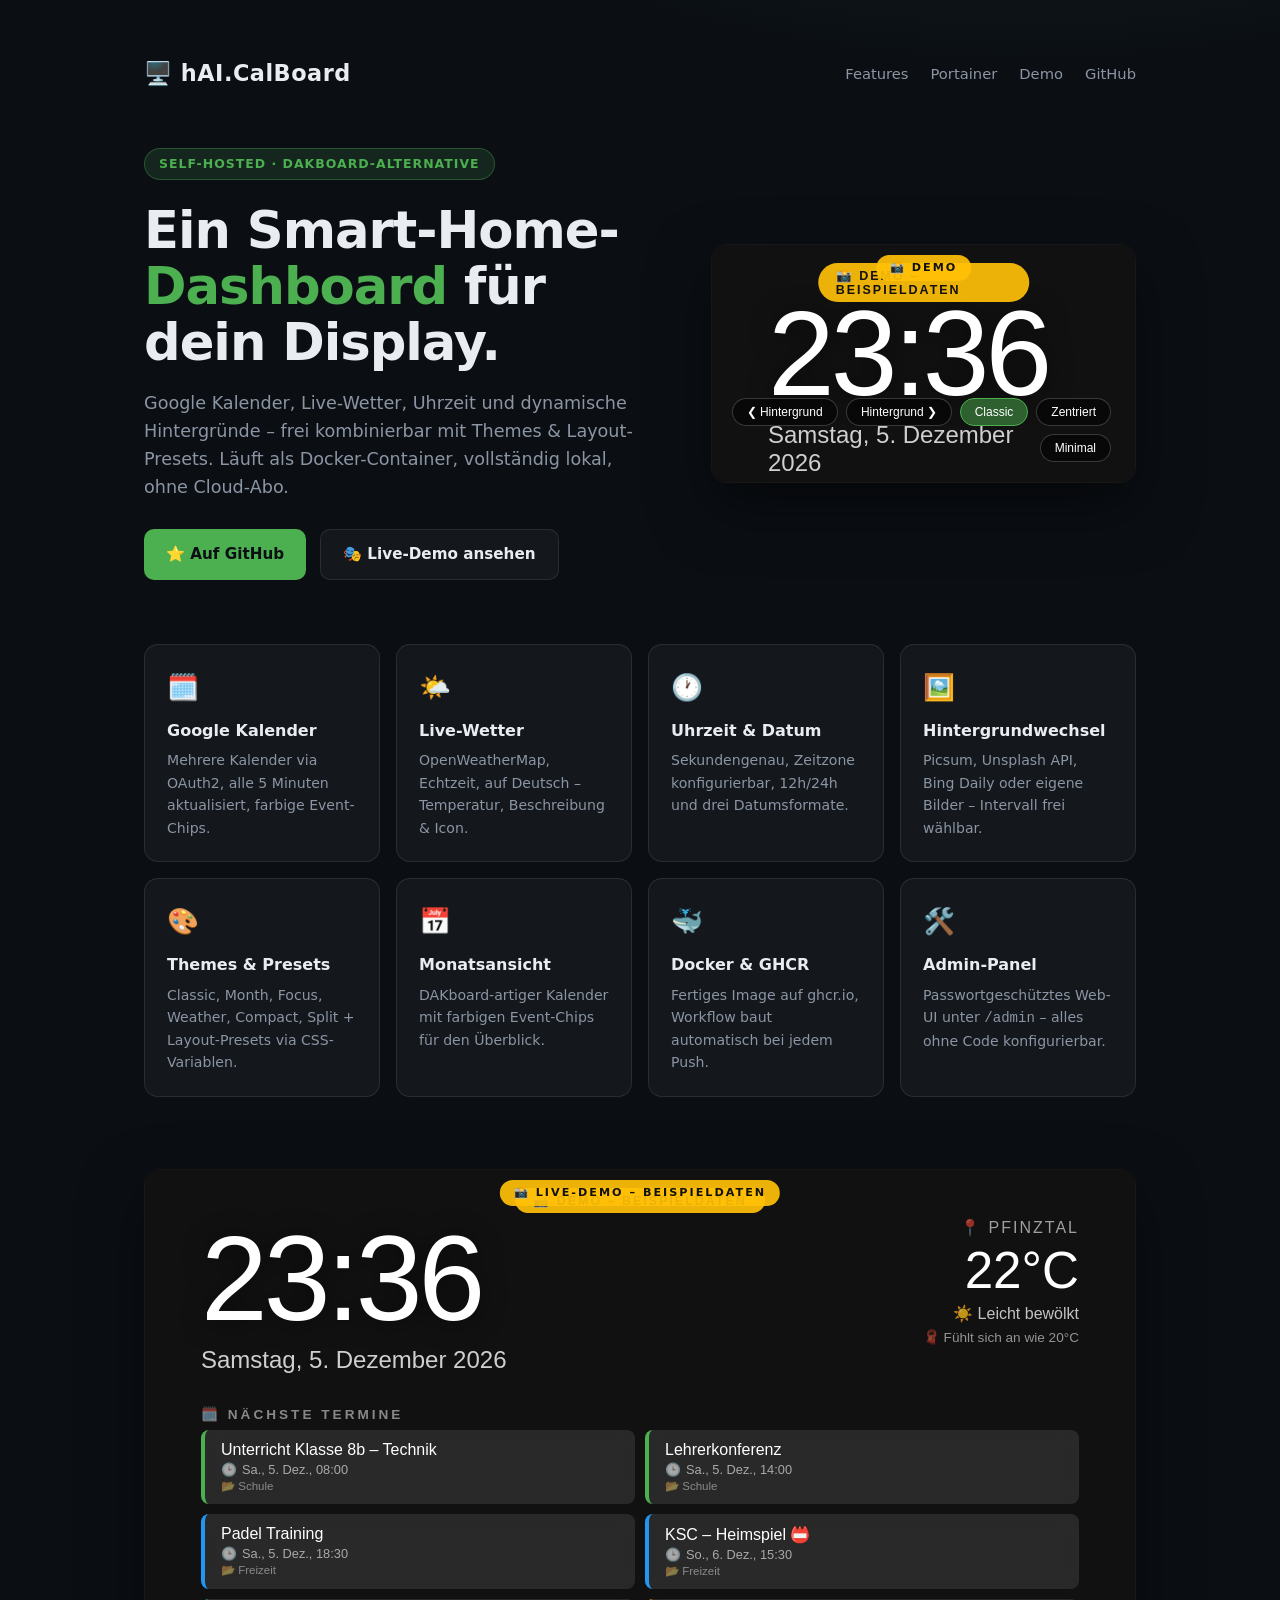
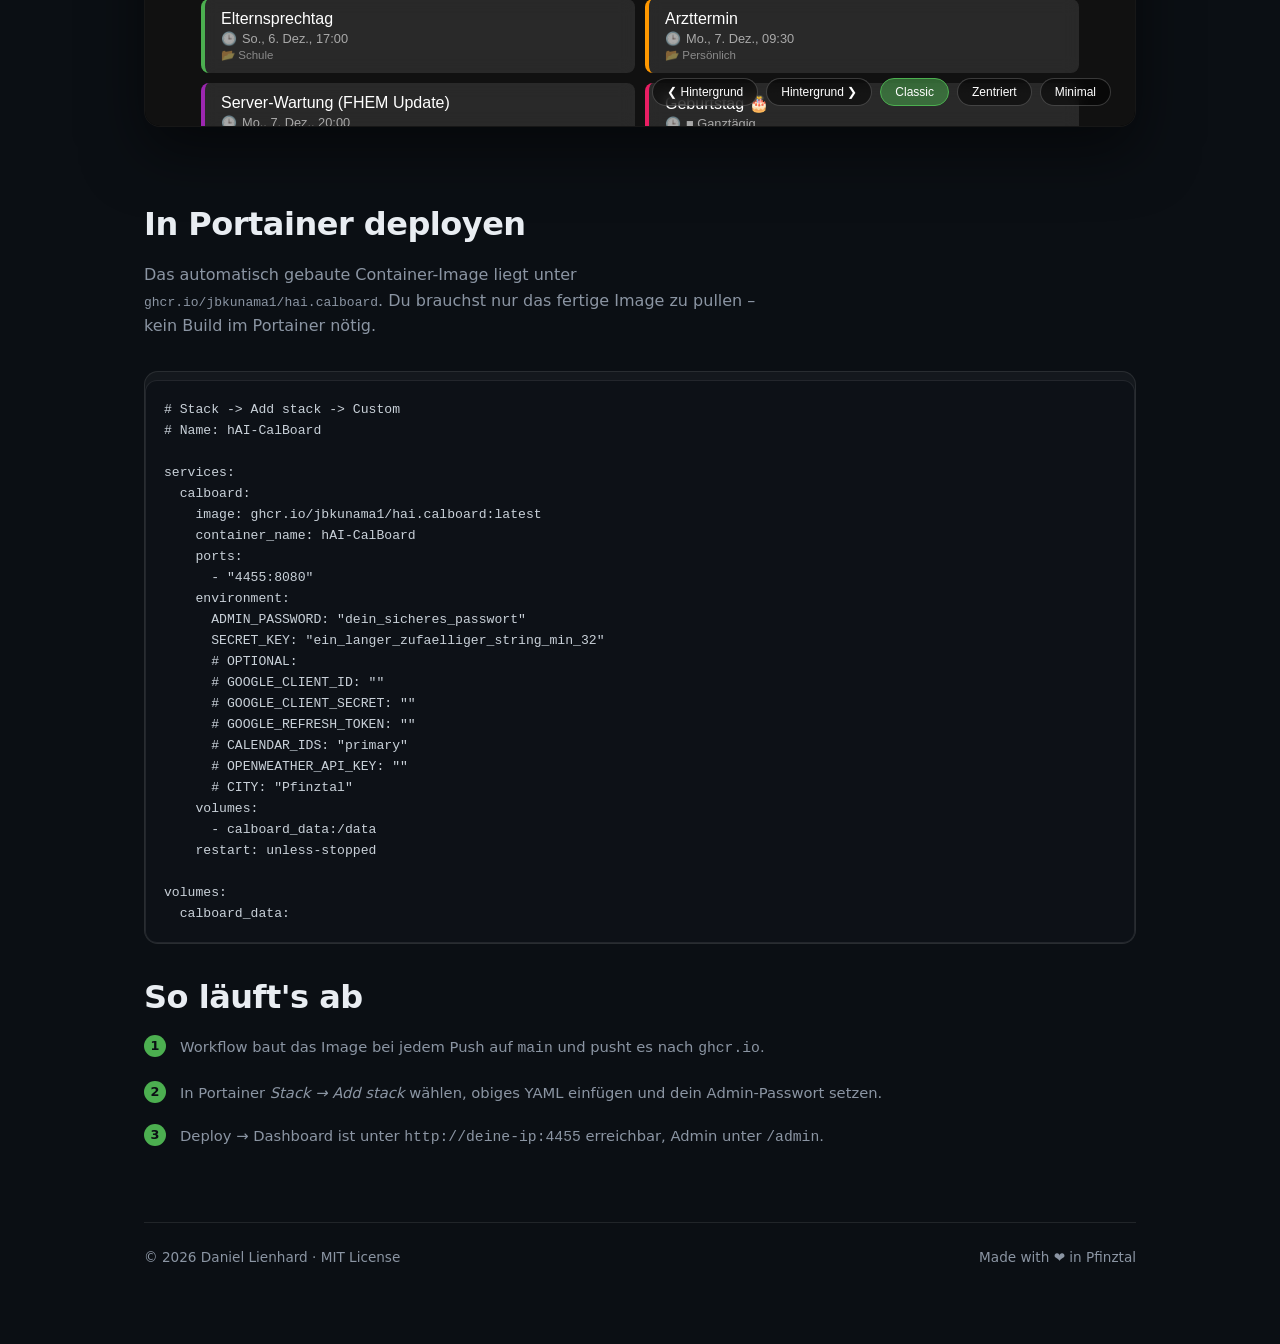
==== index.html @ 76ea8282 "feat: Add Docker build/push workflow, GitHub Pages, and update docs for Portainer and GHCR Co-author" ====
<!DOCTYPE html>
<html lang="de">
<head>
  <meta charset="UTF-8">
  <meta name="viewport" content="width=device-width, initial-scale=1.0">
  <meta name="description" content="hAI.CalBoard – Self-hosted Smart Home Dashboard à la DAKboard. Google Kalender, Wetter, Uhrzeit, Themes. Läuft als Docker-Container in Portainer.">
  <title>hAI.CalBoard – Self-hosted Smart Home Dashboard</title>
  <style>
    :root{
      --accent:#4caf50; --bg:#0b0f14; --card:rgba(255,255,255,.04); --border:rgba(255,255,255,.09);
      --text:#e9edf2; --muted:#8b95a3;
    }
    *{box-sizing:border-box;margin:0;padding:0}
    body{font-family:'Segoe UI',system-ui,-apple-system,sans-serif;background:
      radial-gradient(1200px 600px at 80% -10%,rgba(76,175,80,.14),transparent 60%),
      radial-gradient(1000px 500px at -10% 110%,rgba(33,150,243,.10),transparent 60%),
      var(--bg);color:var(--text);min-height:100vh;line-height:1.6}
    a{color:var(--accent);text-decoration:none}
    .wrap{max-width:1040px;margin:0 auto;padding:56px 24px 80px}
    header{display:flex;align-items:center;gap:16px;margin-bottom:56px}
    header .logo{font-size:1.4rem;font-weight:700;letter-spacing:.5px}
    header nav{margin-left:auto;display:flex;gap:22px;font-size:.92rem}
    header nav a{color:var(--muted)}
    header nav a:hover{color:var(--text)}
    .hero{display:grid;grid-template-columns:1.1fr .9fr;gap:48px;align-items:center;margin-bottom:64px}
    .hero h1{font-size:clamp(2rem,5vw,3.2rem);font-weight:700;letter-spacing:-1px;line-height:1.1;margin-bottom:18px}
    .hero h1 span{color:var(--accent)}
    .hero p.lead{color:var(--muted);font-size:1.1rem;margin-bottom:28px;max-width:46ch}
    .cta{display:flex;gap:14px;flex-wrap:wrap}
    .btn{display:inline-flex;align-items:center;gap:8px;padding:12px 22px;border-radius:10px;font-weight:600;font-size:.95rem;transition:transform .15s,box-shadow .2s}
    .btn:hover{transform:translateY(-2px)}
    .btn-primary{background:var(--accent);color:#0b0f14}
    .btn-primary:hover{box-shadow:0 8px 24px rgba(76,175,80,.35)}
    .btn-ghost{background:var(--card);border:1px solid var(--border);color:var(--text)}
    .demo-frame{position:relative;border-radius:16px;overflow:hidden;border:1px solid var(--border);
      box-shadow:0 24px 60px rgba(0,0,0,.5);background:#000;aspect-ratio:16/9}
    .demo-frame iframe{width:100%;height:100%;border:0}
    .demo-tag{position:absolute;top:10px;left:50%;transform:translateX(-50%);
      background:rgba(255,193,7,.92);color:#111;font-size:.7rem;font-weight:700;
      letter-spacing:2px;text-transform:uppercase;padding:4px 14px;border-radius:20px;pointer-events:none}
    .pill{display:inline-block;background:rgba(76,175,80,.15);color:var(--accent);
      border:1px solid rgba(76,175,80,.35);font-size:.78rem;font-weight:600;
      padding:5px 14px;border-radius:20px;margin-bottom:22px;letter-spacing:1px;text-transform:uppercase}
    section{margin-bottom:72px}
    h2{font-size:clamp(1.5rem,3vw,2rem);margin-bottom:12px;letter-spacing:-.5px}
    .sub{color:var(--muted);margin-bottom:32px;max-width:62ch}
    .grid{display:grid;grid-template-columns:repeat(auto-fit,minmax(220px,1fr));gap:16px}
    .card{background:var(--card);border:1px solid var(--border);border-radius:14px;padding:22px}
    .card .icon{font-size:1.6rem;margin-bottom:10px}
    .card h3{font-size:1rem;margin-bottom:6px}
    .card p{color:var(--muted);font-size:.88rem}
    .install{display:grid;grid-template-columns:1.2fr .8fr;gap:32px;align-items:start}
    pre{background:#0d1117;border:1px solid var(--border);border-radius:12px;padding:18px;
      font-family:'Cascadia Code',Consolas,monospace;font-size:.82rem;color:#c9d1d9;overflow-x:auto;margin-top:8px}
    pre code{white-space:pre}
    .step{display:flex;gap:14px;margin-bottom:20px}
    .step b{flex:0 0 22px;height:22px;width:22px;line-height:22px;text-align:center;border-radius:50%;
      background:var(--accent);color:#0b0f14;font-size:.8rem}
    .step p{color:var(--muted);font-size:.92rem}
    footer{border-top:1px solid var(--border);margin-top:24px;padding-top:24px;
      color:var(--muted);font-size:.85rem;display:flex;justify-content:space-between;flex-wrap:wrap;gap:12px}
    @media(max-width:820px){.hero{grid-template-columns:1fr}.install{grid-template-columns:1fr}}
  </style>
</head>
<body>
<div class="wrap">

  <header>
    <div class="logo">🖥️ hAI.CalBoard</div>
    <nav>
      <a href="#features">Features</a>
      <a href="#portainer">Portainer</a>
      <a href="#demo">Demo</a>
      <a href="https://github.com/jbkunama1/hAI.CalBoard" target="_blank" rel="noopener">GitHub</a>
    </nav>
  </header>

  <div class="hero">
    <div>
      <span class="pill">Self-hosted · DAKboard-Alternative</span>
      <h1>Ein Smart-Home-<span>Dashboard</span> für dein Display.</h1>
      <p class="lead">Google Kalender, Live-Wetter, Uhrzeit und dynamische Hintergründe – frei kombinierbar mit Themes &amp; Layout-Presets. Läuft als Docker-Container, vollständig lokal, ohne Cloud-Abo.</p>
      <div class="cta">
        <a class="btn btn-primary" href="https://github.com/jbkunama1/hAI.CalBoard" target="_blank" rel="noopener">⭐ Auf GitHub</a>
        <a class="btn btn-ghost" href="demo.html">🎭 Live-Demo ansehen</a>
      </div>
    </div>
    <div class="demo-frame">
      <span class="demo-tag">📸 Demo</span>
      <iframe src="demo.html" title="hAI.CalBoard Live-Demo" loading="lazy"></iframe>
    </div>
  </div>

  <section id="features" class="grid">
    <div class="card"><div class="icon">🗓️</div><h3>Google Kalender</h3><p>Mehrere Kalender via OAuth2, alle 5 Minuten aktualisiert, farbige Event-Chips.</p></div>
    <div class="card"><div class="icon">🌤️</div><h3>Live-Wetter</h3><p>OpenWeatherMap, Echtzeit, auf Deutsch – Temperatur, Beschreibung &amp; Icon.</p></div>
    <div class="card"><div class="icon">🕐</div><h3>Uhrzeit &amp; Datum</h3><p>Sekundengenau, Zeitzone konfigurierbar, 12h/24h und drei Datumsformate.</p></div>
    <div class="card"><div class="icon">🖼️</div><h3>Hintergrundwechsel</h3><p>Picsum, Unsplash API, Bing Daily oder eigene Bilder – Intervall frei wählbar.</p></div>
    <div class="card"><div class="icon">🎨</div><h3>Themes &amp; Presets</h3><p>Classic, Month, Focus, Weather, Compact, Split + Layout-Presets via CSS-Variablen.</p></div>
    <div class="card"><div class="icon">📅</div><h3>Monatsansicht</h3><p>DAKboard-artiger Kalender mit farbigen Event-Chips für den Überblick.</p></div>
    <div class="card"><div class="icon">🐳</div><h3>Docker &amp; GHCR</h3><p>Fertiges Image auf ghcr.io, Workflow baut automatisch bei jedem Push.</p></div>
    <div class="card"><div class="icon">🛠️</div><h3>Admin-Panel</h3><p>Passwortgeschütztes Web-UI unter <code>/admin</code> – alles ohne Code konfigurierbar.</p></div>
  </section>

  <section id="demo" class="demo-frame" style="aspect-ratio:16/9">
    <span class="demo-tag">📸 Live-Demo – Beispieldaten</span>
    <iframe src="demo.html" title="hAI.CalBoard Live-Demo" loading="lazy"></iframe>
  </section>

  <section id="portainer">
    <h2>In Portainer deployen</h2>
    <p class="sub">Das automatisch gebaute Container-Image liegt unter <code>ghcr.io/jbkunama1/hai.calboard</code>. Du brauchst nur das fertige Image zu pullen – kein Build im Portainer nötig.</p>

    <div class="card" style="padding:0">
      <pre><code># Stack -> Add stack -> Custom
# Name: hAI-CalBoard

services:
  calboard:
    image: ghcr.io/jbkunama1/hai.calboard:latest
    container_name: hAI-CalBoard
    ports:
      - "4455:8080"
    environment:
      ADMIN_PASSWORD: "dein_sicheres_passwort"
      SECRET_KEY: "ein_langer_zufaelliger_string_min_32"
      # OPTIONAL:
      # GOOGLE_CLIENT_ID: ""
      # GOOGLE_CLIENT_SECRET: ""
      # GOOGLE_REFRESH_TOKEN: ""
      # CALENDAR_IDS: "primary"
      # OPENWEATHER_API_KEY: ""
      # CITY: "Pfinztal"
    volumes:
      - calboard_data:/data
    restart: unless-stopped

volumes:
  calboard_data:</code></pre>
    </div>

    <div style="margin-top:28px">
      <h2>So läuft's ab</h2>
      <div class="step"><b>1</b><p>Workflow baut das Image bei jedem Push auf <code>main</code> und pusht es nach <code>ghcr.io</code>.</p></div>
      <div class="step"><b>2</b><p>In Portainer <em>Stack → Add stack</em> wählen, obiges YAML einfügen und dein Admin-Passwort setzen.</p></div>
      <div class="step"><b>3</b><p>Deploy → Dashboard ist unter <code>http://deine-ip:4455</code> erreichbar, Admin unter <code>/admin</code>.</p></div>
    </div>
  </section>

  <footer>
    <span>© 2026 Daniel Lienhard · MIT License</span>
    <span>Made with ❤️ in Pfinztal</span>
  </footer>
</div>
</body>
</html>
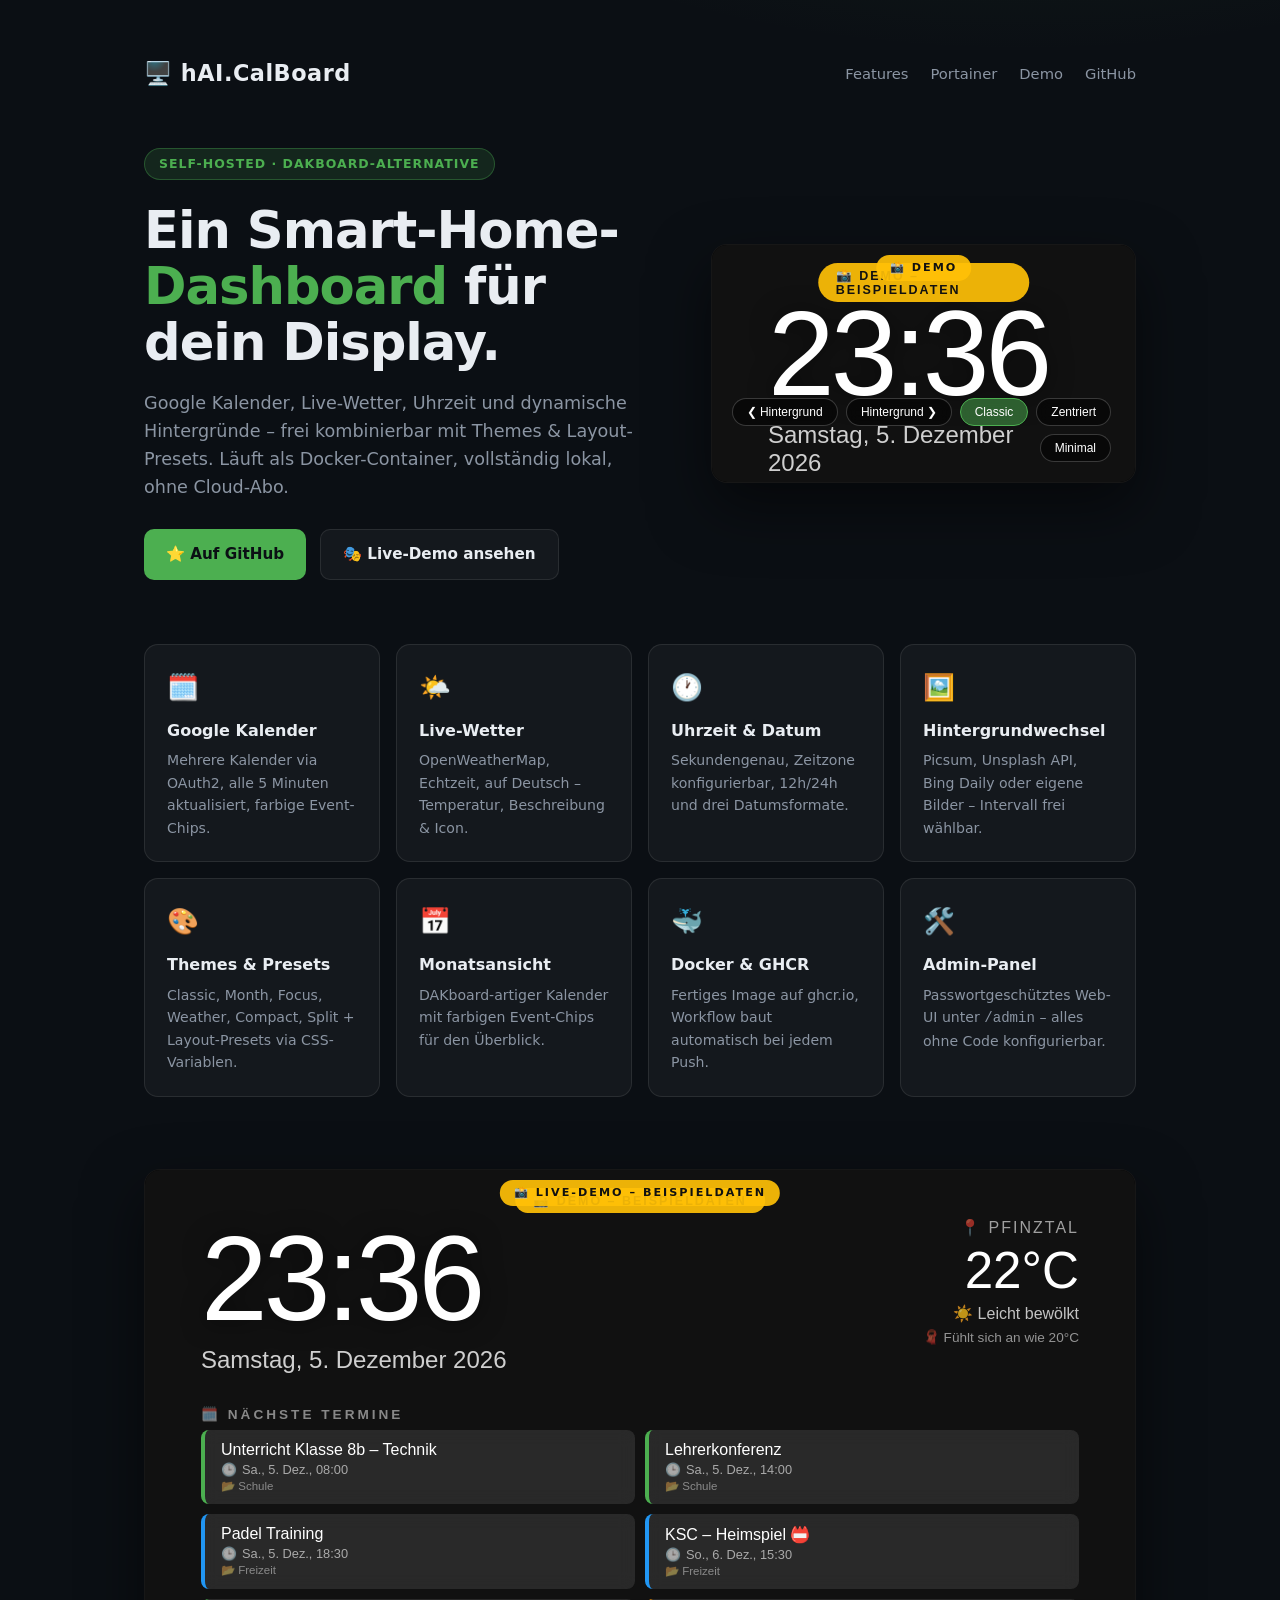
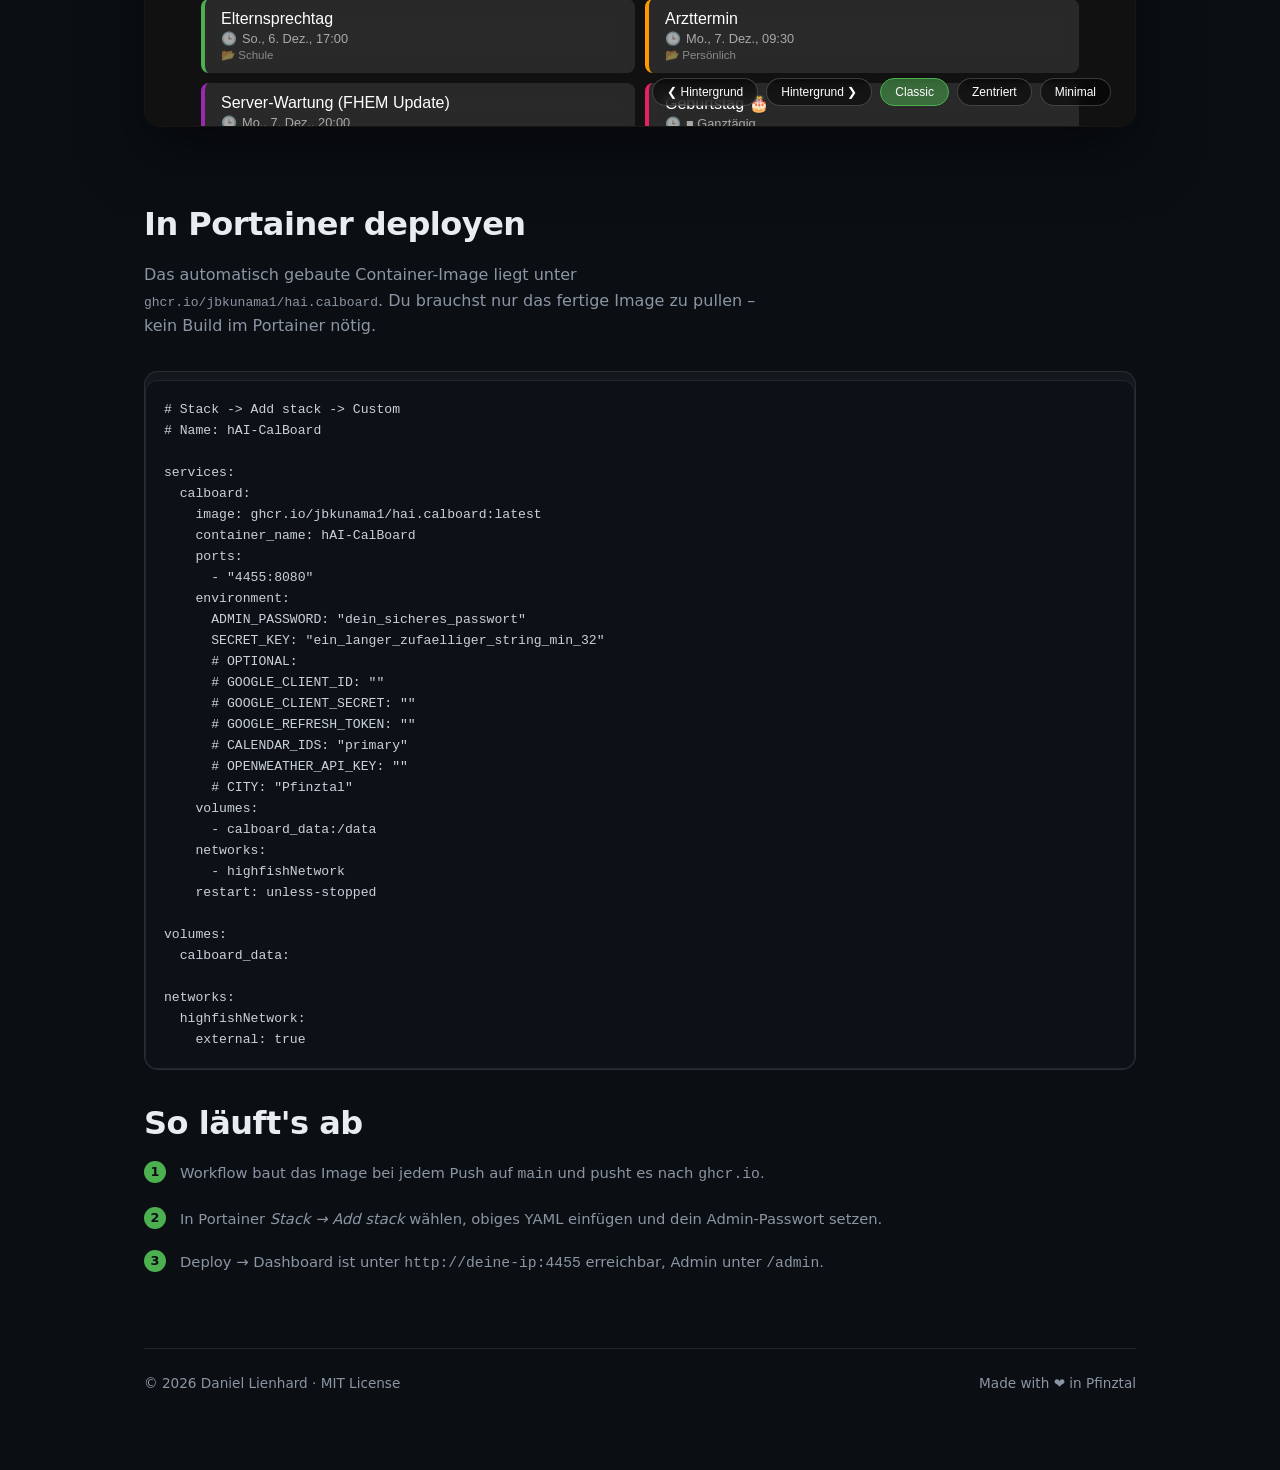
==== commit 687fd3e7: "Merge origin/main into jbkunama1-verbose-fishstick: Resolve README.md conflict, integrate highfishNe" ====
--- a/index.html
+++ b/index.html
@@ -133,10 +133,16 @@
       # CITY: "Pfinztal"
     volumes:
       - calboard_data:/data
+    networks:
+      - highfishNetwork
     restart: unless-stopped
 
 volumes:
-  calboard_data:</code></pre>
+  calboard_data:
+
+networks:
+  highfishNetwork:
+    external: true</code></pre>
     </div>
 
     <div style="margin-top:28px">
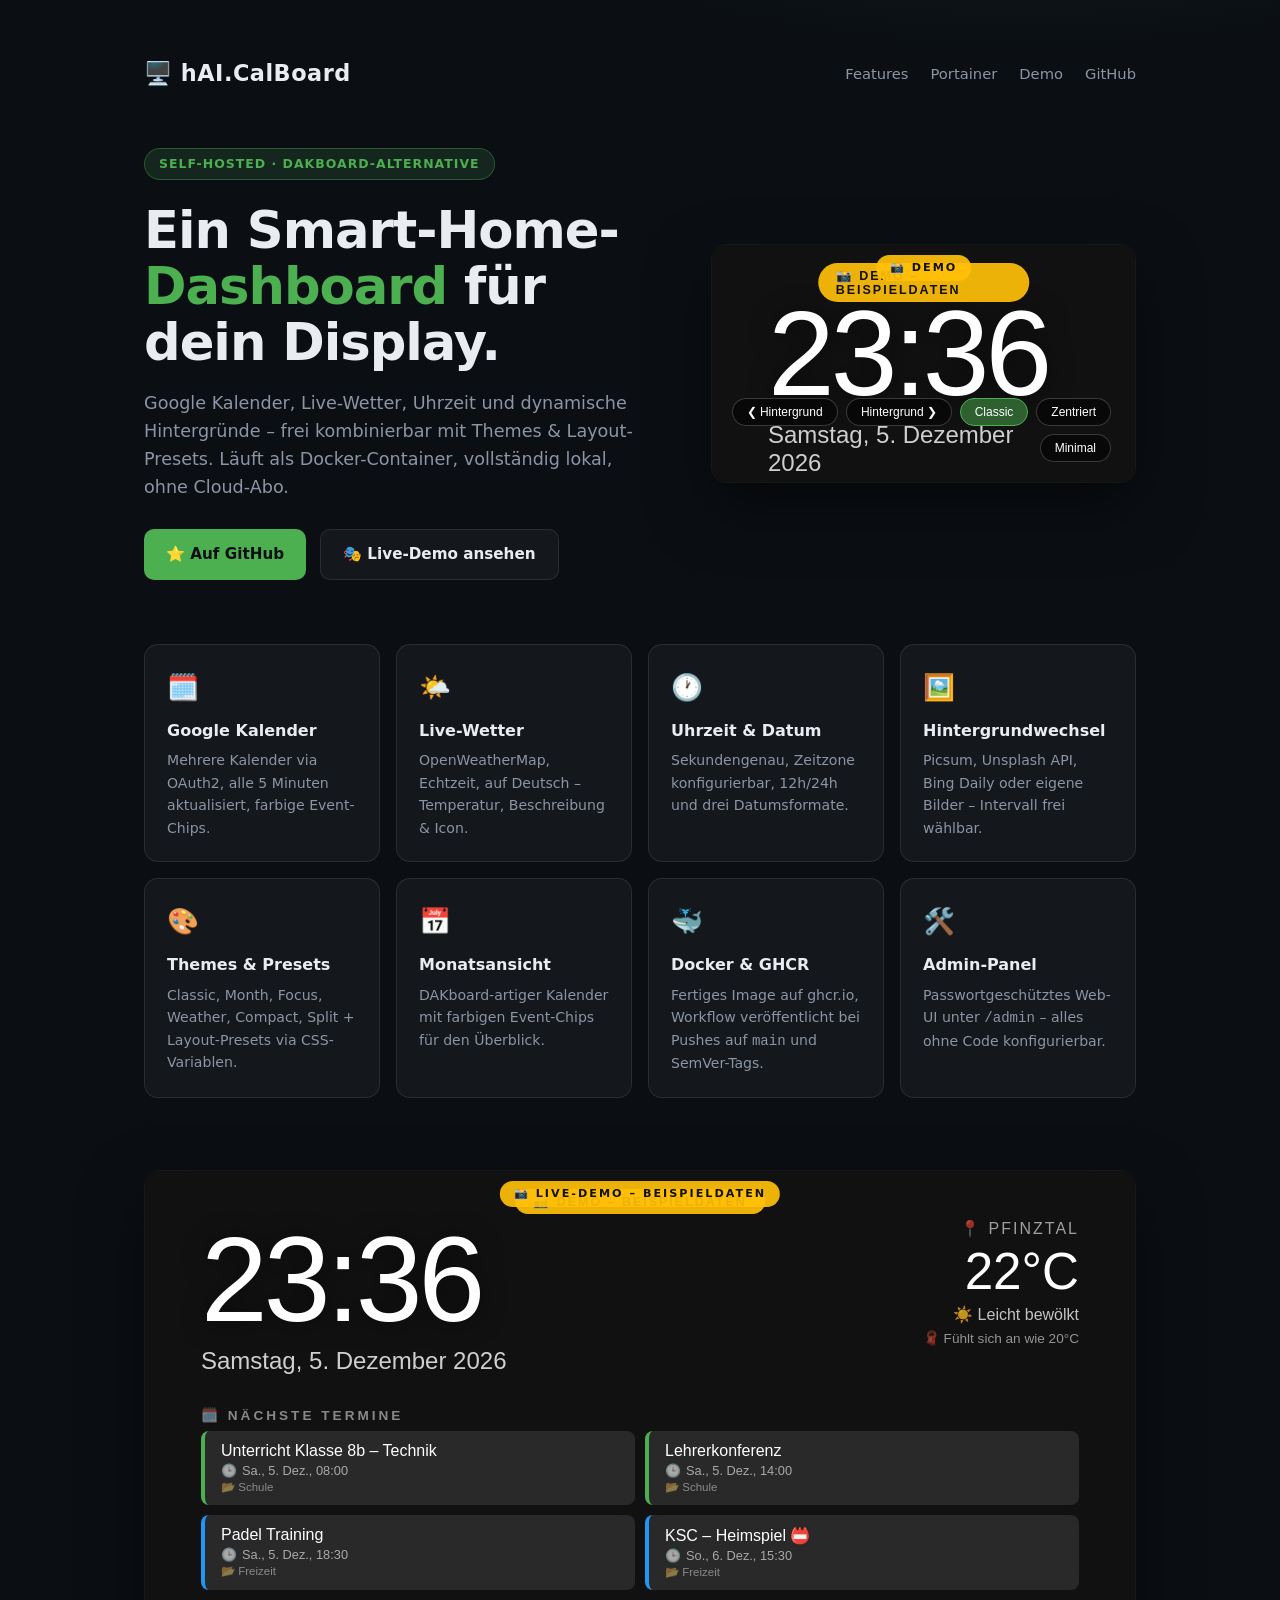
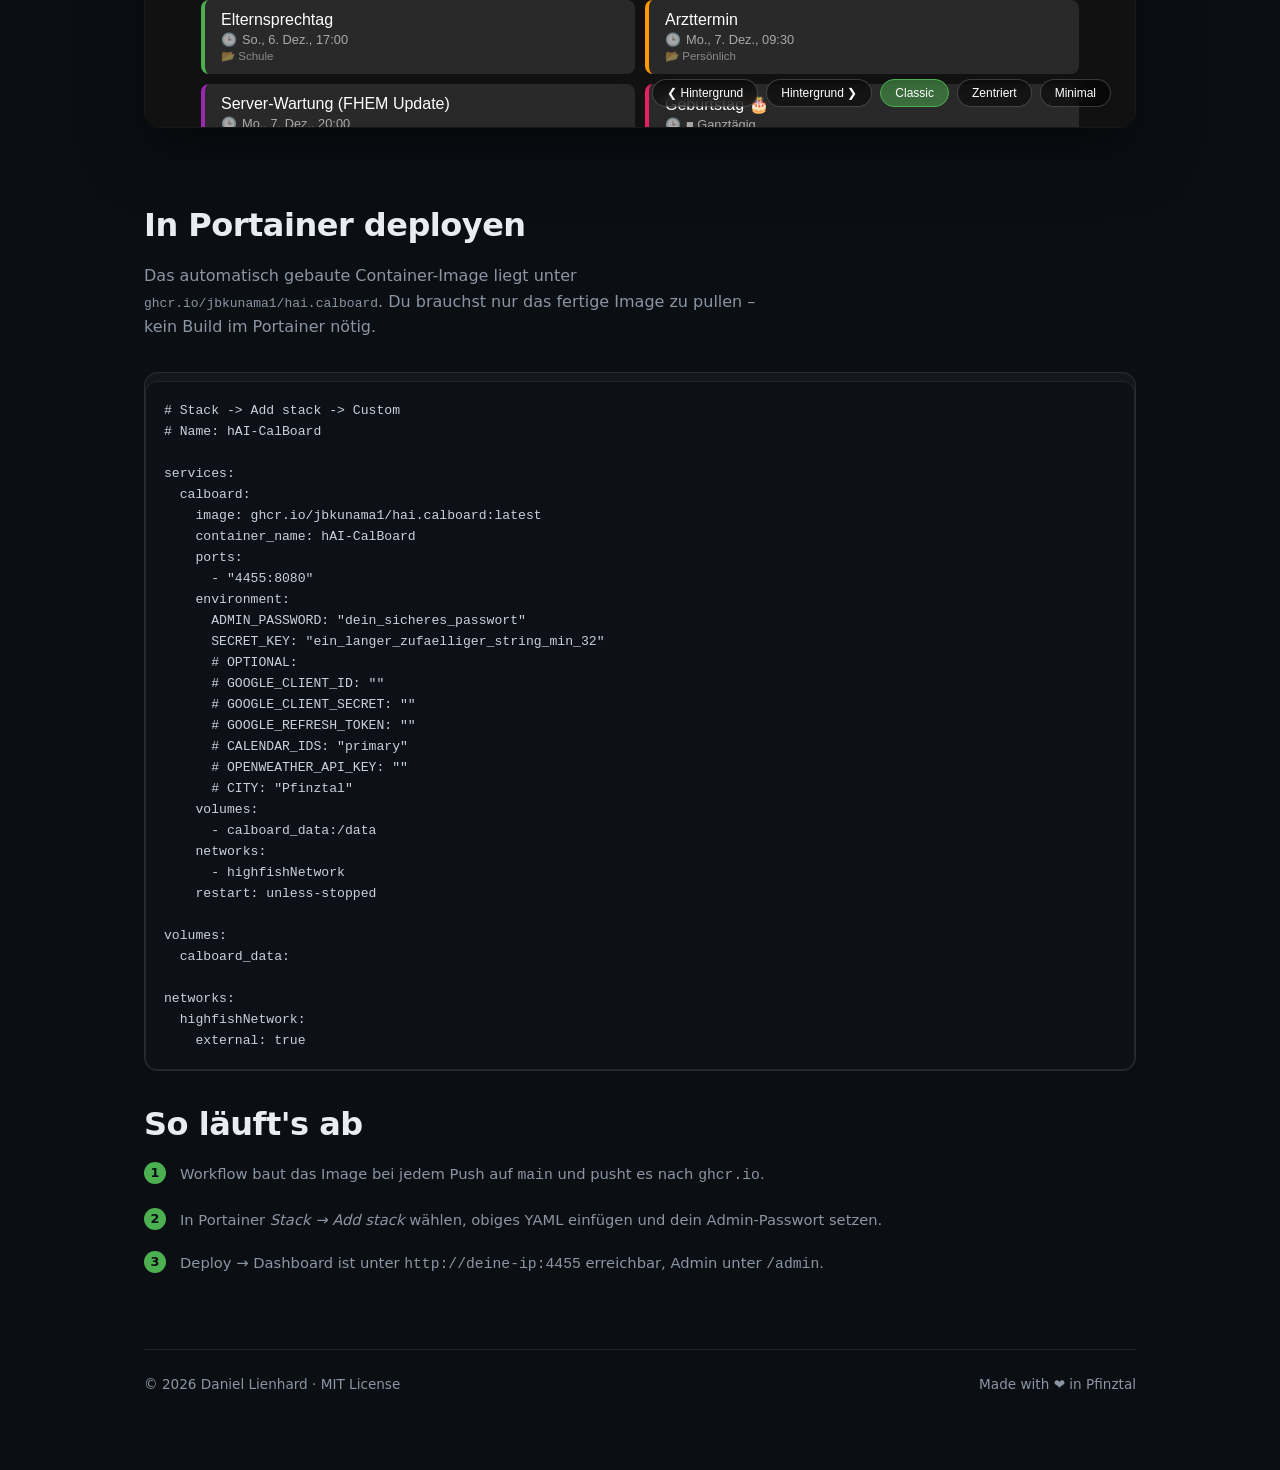
==== commit 8453335c: "Fix: Clarify publish triggers in Docker & GHCR card Update the Docker & GHCR card text in index.html" ====
--- a/index.html
+++ b/index.html
@@ -98,7 +98,7 @@
     <div class="card"><div class="icon">🖼️</div><h3>Hintergrundwechsel</h3><p>Picsum, Unsplash API, Bing Daily oder eigene Bilder – Intervall frei wählbar.</p></div>
     <div class="card"><div class="icon">🎨</div><h3>Themes &amp; Presets</h3><p>Classic, Month, Focus, Weather, Compact, Split + Layout-Presets via CSS-Variablen.</p></div>
     <div class="card"><div class="icon">📅</div><h3>Monatsansicht</h3><p>DAKboard-artiger Kalender mit farbigen Event-Chips für den Überblick.</p></div>
-    <div class="card"><div class="icon">🐳</div><h3>Docker &amp; GHCR</h3><p>Fertiges Image auf ghcr.io, Workflow baut automatisch bei jedem Push.</p></div>
+    <div class="card"><div class="icon">🐳</div><h3>Docker &amp; GHCR</h3><p>Fertiges Image auf ghcr.io, Workflow veröffentlicht bei Pushes auf <code>main</code> und SemVer-Tags.</p></div>
     <div class="card"><div class="icon">🛠️</div><h3>Admin-Panel</h3><p>Passwortgeschütztes Web-UI unter <code>/admin</code> – alles ohne Code konfigurierbar.</p></div>
   </section>
 
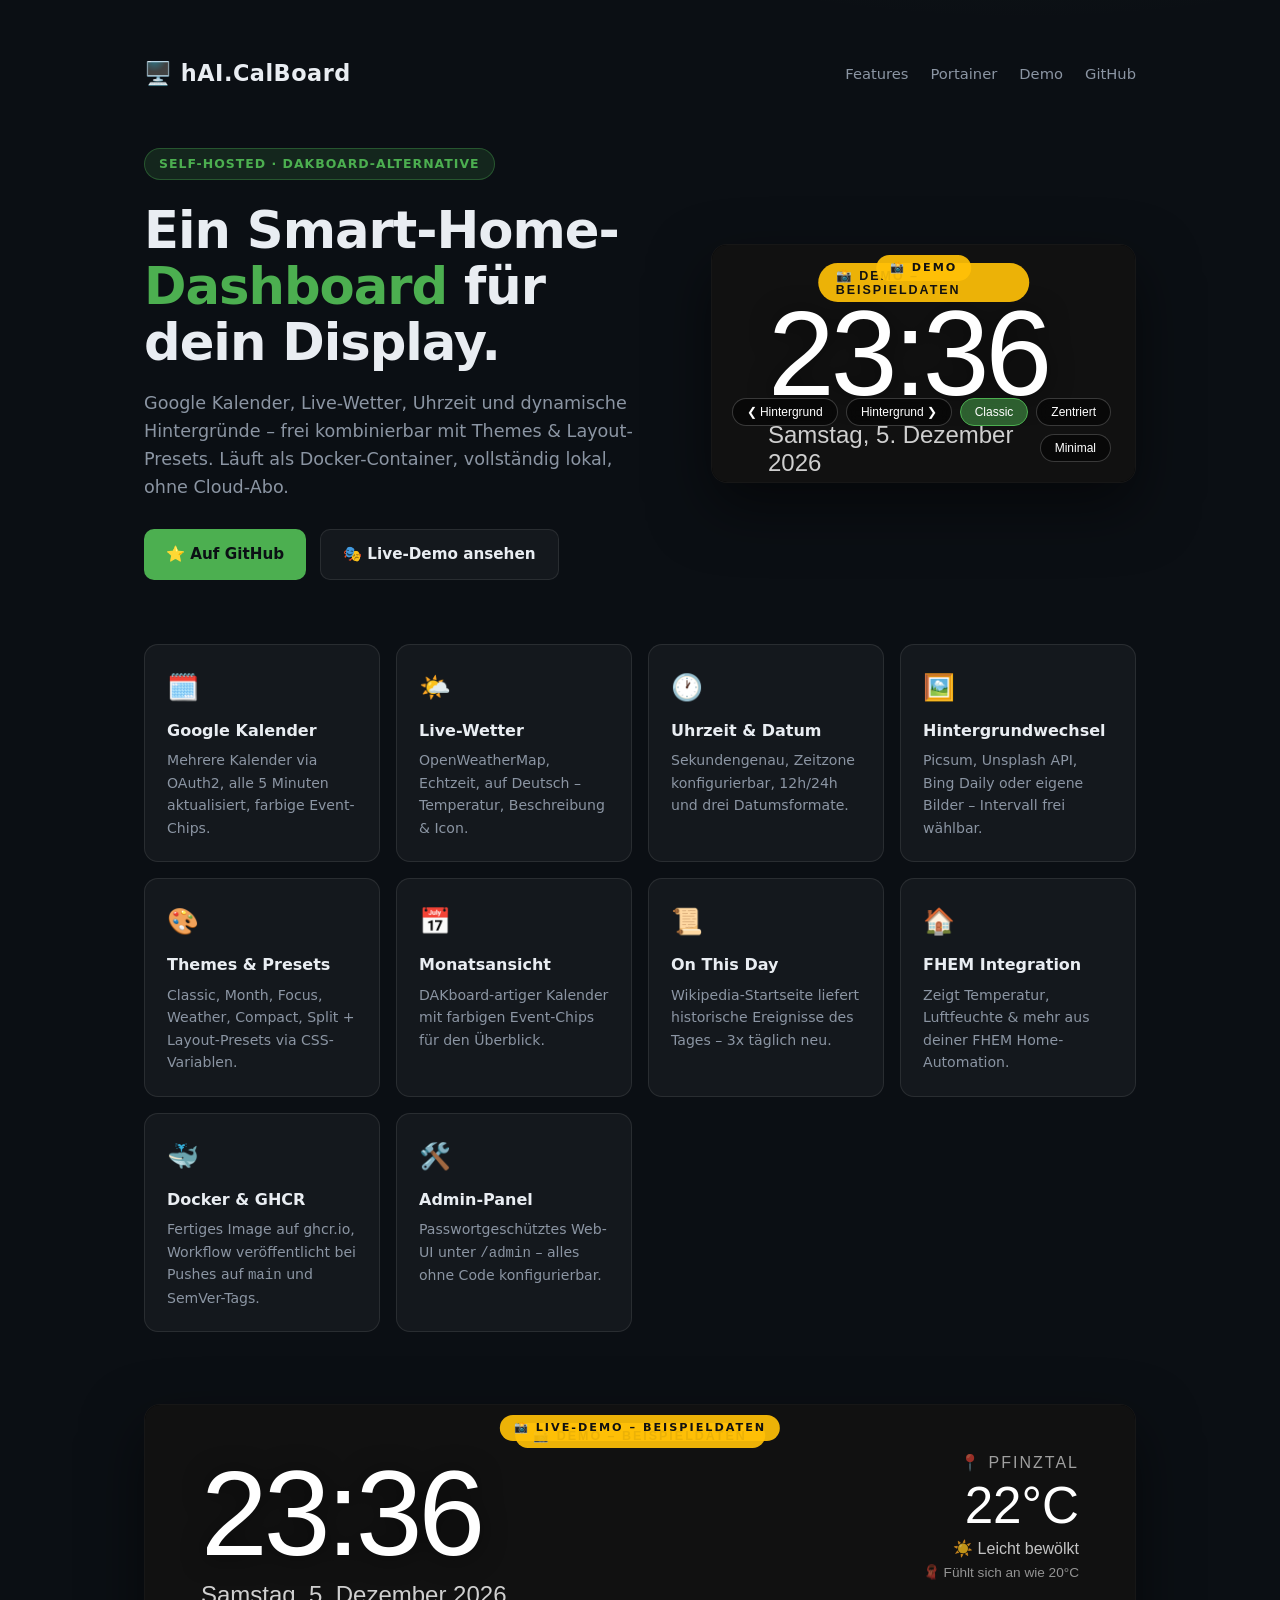
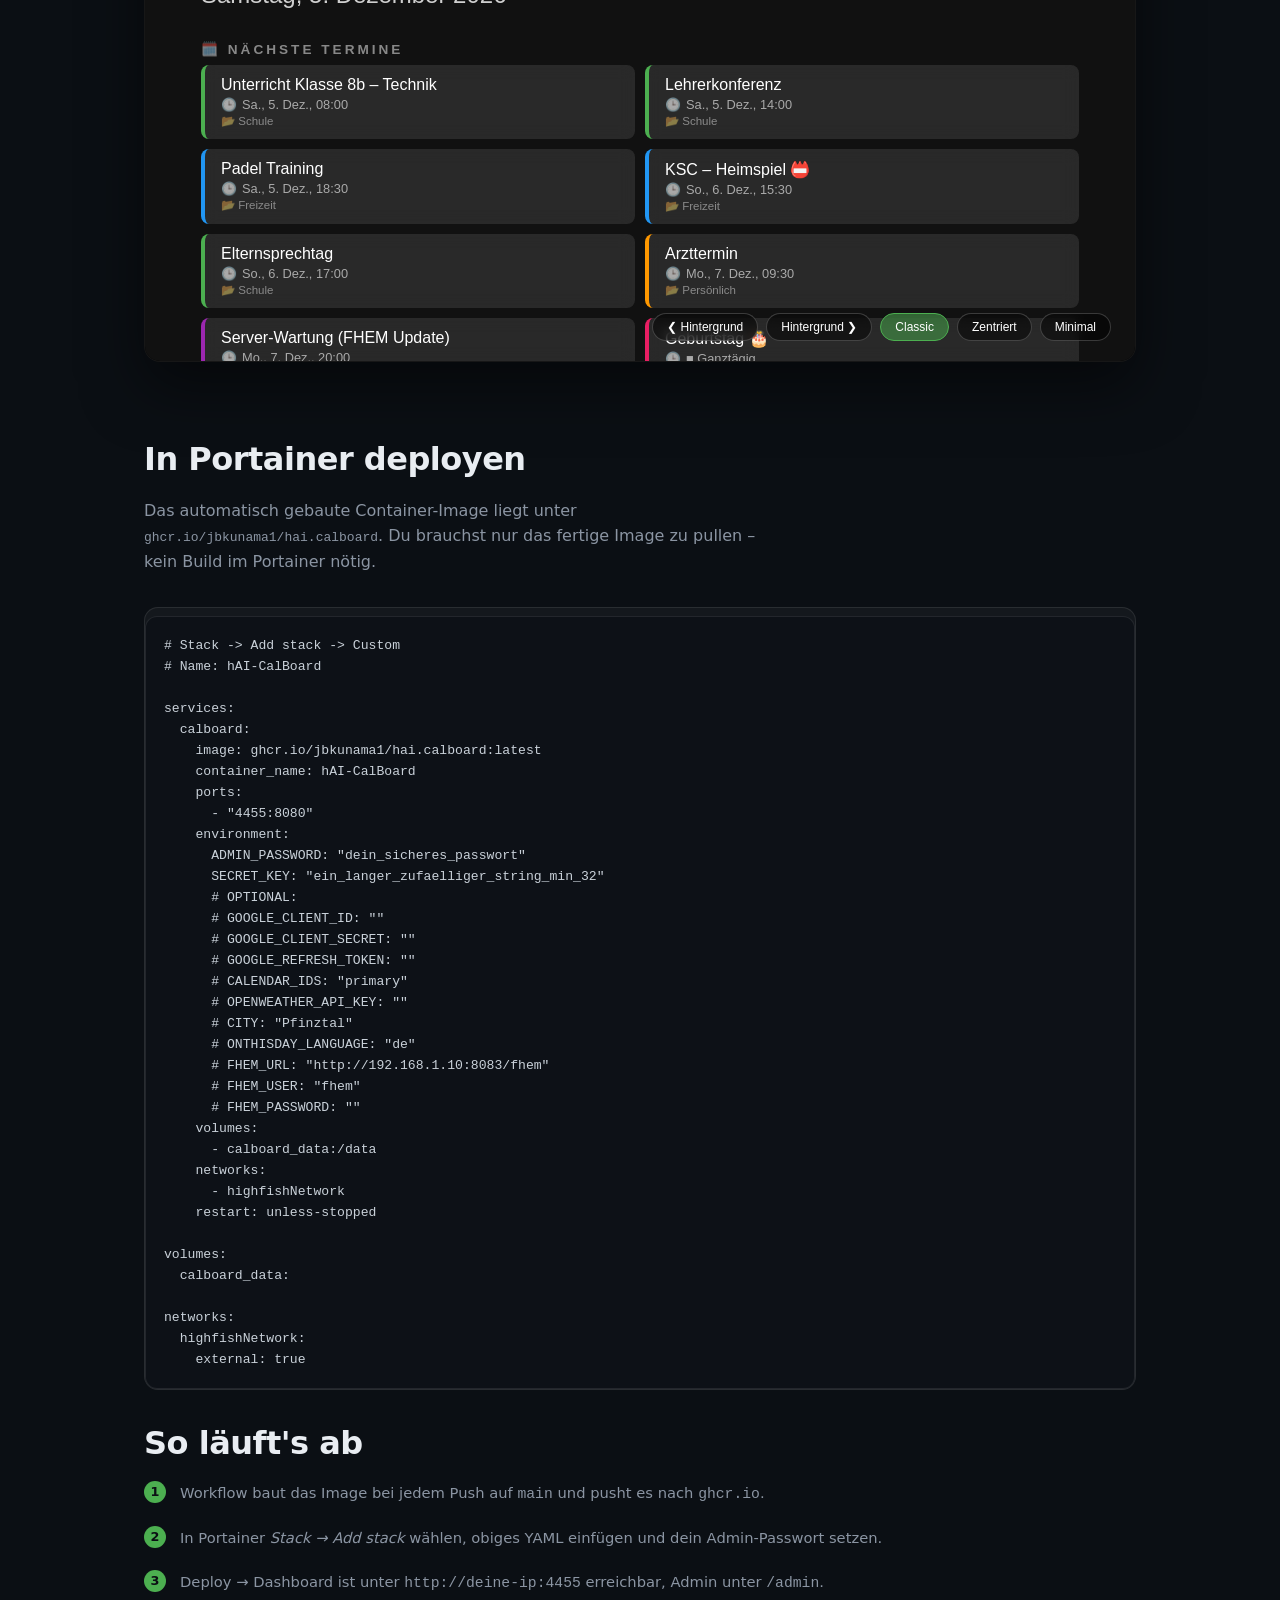
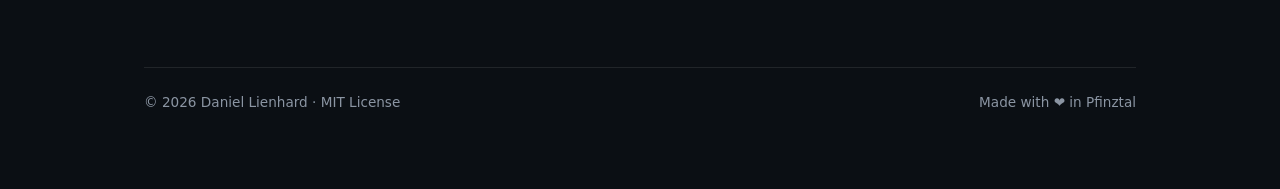
==== commit 6d76a49f: "OnThisDay & FHEM integration + Admin features" ====
--- a/index.html
+++ b/index.html
@@ -98,6 +98,8 @@
     <div class="card"><div class="icon">🖼️</div><h3>Hintergrundwechsel</h3><p>Picsum, Unsplash API, Bing Daily oder eigene Bilder – Intervall frei wählbar.</p></div>
     <div class="card"><div class="icon">🎨</div><h3>Themes &amp; Presets</h3><p>Classic, Month, Focus, Weather, Compact, Split + Layout-Presets via CSS-Variablen.</p></div>
     <div class="card"><div class="icon">📅</div><h3>Monatsansicht</h3><p>DAKboard-artiger Kalender mit farbigen Event-Chips für den Überblick.</p></div>
+    <div class="card"><div class="icon">📜</div><h3>On This Day</h3><p>Wikipedia-Startseite liefert historische Ereignisse des Tages – 3x täglich neu.</p></div>
+    <div class="card"><div class="icon">🏠</div><h3>FHEM Integration</h3><p>Zeigt Temperatur, Luftfeuchte &amp; mehr aus deiner FHEM Home-Automation.</p></div>
     <div class="card"><div class="icon">🐳</div><h3>Docker &amp; GHCR</h3><p>Fertiges Image auf ghcr.io, Workflow veröffentlicht bei Pushes auf <code>main</code> und SemVer-Tags.</p></div>
     <div class="card"><div class="icon">🛠️</div><h3>Admin-Panel</h3><p>Passwortgeschütztes Web-UI unter <code>/admin</code> – alles ohne Code konfigurierbar.</p></div>
   </section>
@@ -131,6 +133,10 @@
       # CALENDAR_IDS: "primary"
       # OPENWEATHER_API_KEY: ""
       # CITY: "Pfinztal"
+      # ONTHISDAY_LANGUAGE: "de"
+      # FHEM_URL: "http://192.168.1.10:8083/fhem"
+      # FHEM_USER: "fhem"
+      # FHEM_PASSWORD: ""
     volumes:
       - calboard_data:/data
     networks:
